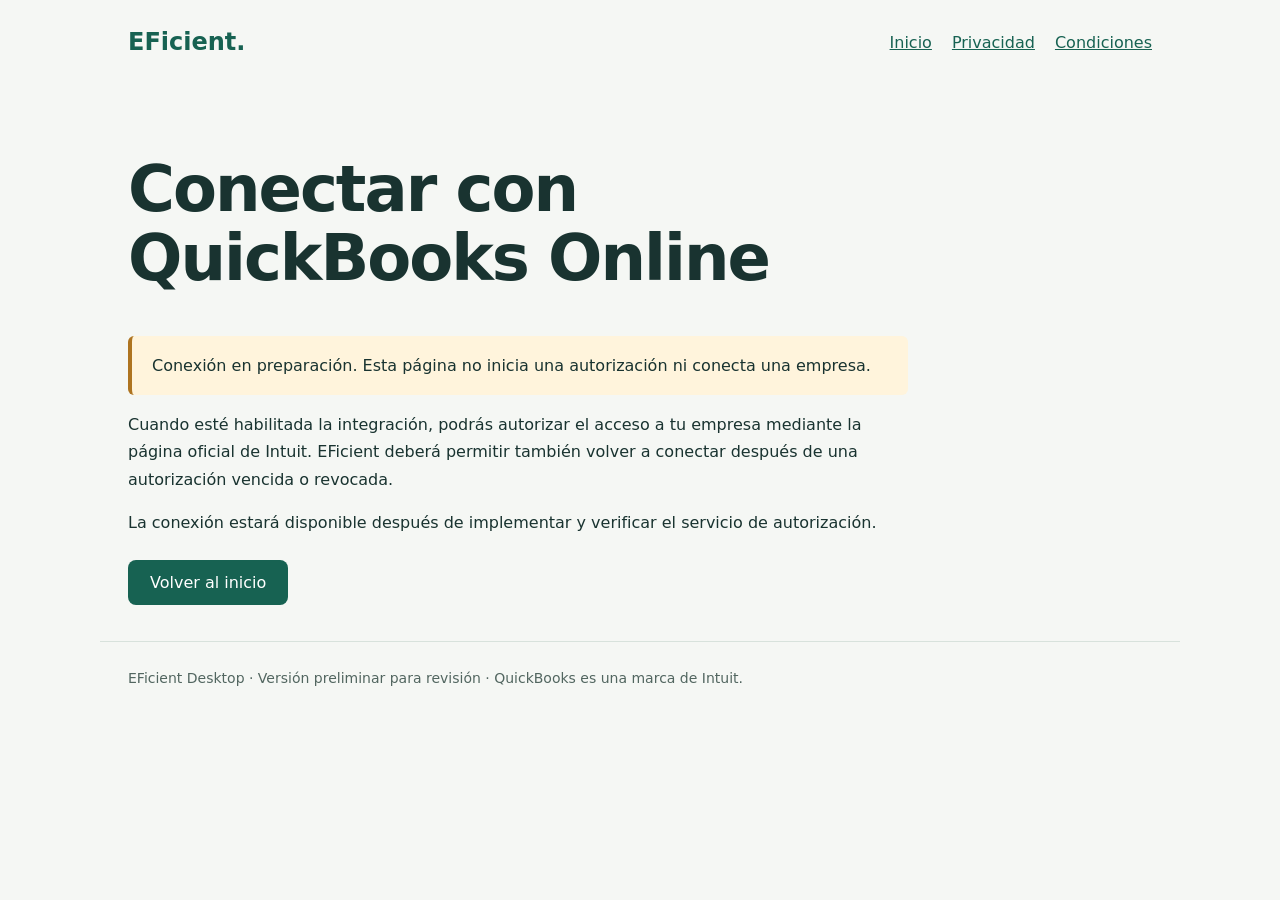
==== connect.html @ 205a0fba "Agregar sitio informativo de EFicient para revisión" ====
<!doctype html><html lang="es"><head><meta charset="utf-8"><meta name="viewport" content="width=device-width, initial-scale=1"><title>Conectar con QuickBooks Online · EFicient Desktop</title><meta name="description" content="Información de EFicient Desktop, privacidad y conexión con QuickBooks Online."><link rel="stylesheet" href="styles.css"></head><body><header><a class="brand" href="index.html">EFicient<span aria-hidden="true">.</span></a><nav aria-label="Principal"><a href="index.html">Inicio</a><a href="privacy.html">Privacidad</a><a href="terms.html">Condiciones</a></nav></header><main><h1>Conectar con QuickBooks Online</h1><p class="notice">Conexión en preparación. Esta página no inicia una autorización ni conecta una empresa.</p><p>Cuando esté habilitada la integración, podrás autorizar el acceso a tu empresa mediante la página oficial de Intuit. EFicient deberá permitir también volver a conectar después de una autorización vencida o revocada.</p><p>La conexión estará disponible después de implementar y verificar el servicio de autorización.</p><a class="button" href="index.html">Volver al inicio</a></main><footer>EFicient Desktop · Versión preliminar para revisión · QuickBooks es una marca de Intuit.</footer></body></html>
---- styles.css ----
:root{font-family:system-ui,sans-serif;color:#193330;background:#f5f7f4}*{box-sizing:border-box}body{margin:0}header,main,footer{max-width:1080px;margin:auto;padding:28px}header{display:flex;justify-content:space-between;align-items:center;gap:20px}a{color:#176252}nav{display:flex;gap:20px;flex-wrap:wrap}.brand{font-size:24px;font-weight:750;text-decoration:none}h1{font-size:clamp(36px,6vw,64px);letter-spacing:-2px;line-height:1.08;max-width:800px}h2{font-size:24px}p,li{line-height:1.7;max-width:780px}.eyebrow{color:#176252;font-weight:650}.notice{border-left:4px solid #ae7420;background:#fff4dc;padding:16px 20px;border-radius:6px}.grid{display:grid;grid-template-columns:repeat(auto-fit,minmax(240px,1fr));gap:20px;margin:36px 0}.card{padding:26px;background:white;border:1px solid #d8e2dc;border-radius:16px}.button{display:inline-block;padding:13px 22px;background:#176252;color:white;border-radius:8px;text-decoration:none;margin:8px 8px 8px 0}footer{border-top:1px solid #d8e2dc;font-size:14px;color:#526660}article{max-width:820px}.legal h1{font-size:42px}a:focus-visible{outline:3px solid #ae7420;outline-offset:5px}@media(max-width:600px){header{align-items:flex-start;flex-direction:column}header,main,footer{padding:22px}}
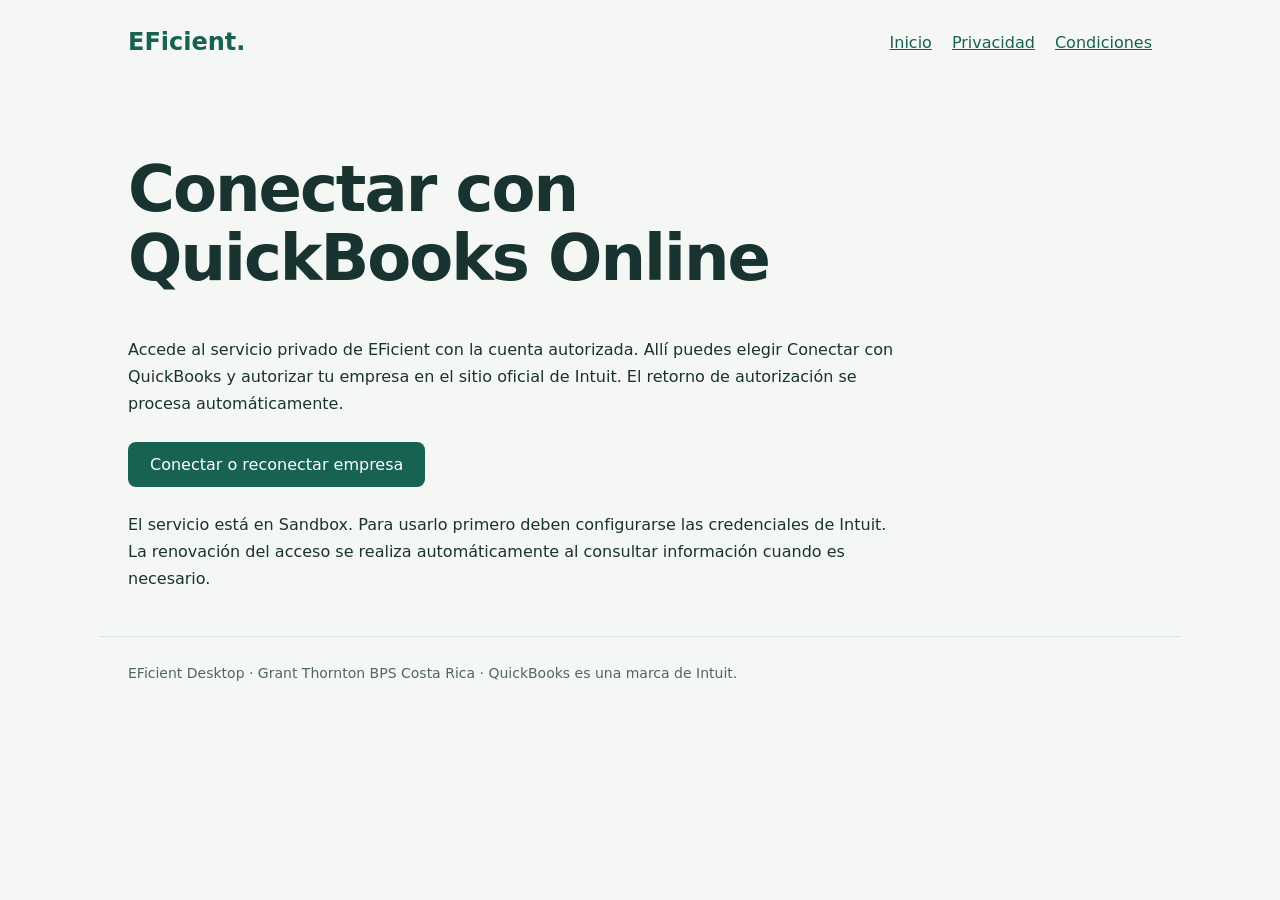
==== commit 20569461: "Completar politicas y vincular servicio OAuth privado" ====
--- a/connect.html
+++ b/connect.html
@@ -1,3 +1 @@
-<!doctype html><html lang="es"><head><meta charset="utf-8"><meta name="viewport" content="width=device-width, initial-scale=1"><title>Conectar con QuickBooks Online · EFicient Desktop</title><meta name="description" content="Información de EFicient Desktop, privacidad y conexión con QuickBooks Online."><link rel="stylesheet" href="styles.css"></head><body><header><a class="brand" href="index.html">EFicient<span aria-hidden="true">.</span></a><nav aria-label="Principal"><a href="index.html">Inicio</a><a href="privacy.html">Privacidad</a><a href="terms.html">Condiciones</a></nav></header><main><h1>Conectar con QuickBooks Online</h1><p class="notice">Conexión en preparación. Esta página no inicia una autorización ni conecta una empresa.</p><p>Cuando esté habilitada la integración, podrás autorizar el acceso a tu empresa mediante la página oficial de Intuit. EFicient deberá permitir también volver a conectar después de una autorización vencida o revocada.</p><p>La conexión estará disponible después de implementar y verificar el servicio de autorización.</p><a class="button" href="index.html">Volver al inicio</a></main><footer>EFicient Desktop · Versión preliminar para revisión · QuickBooks es una marca de Intuit.</footer></body></html>
-
-
+<!doctype html><html lang="es"><head><meta charset="utf-8"><meta name="viewport" content="width=device-width, initial-scale=1"><title>EFicient · QuickBooks Online</title><link rel="stylesheet" href="styles.css"></head><body><header><a class="brand" href="index.html">EFicient.</a><nav aria-label="Principal"><a href="index.html">Inicio</a><a href="privacy.html">Privacidad</a><a href="terms.html">Condiciones</a></nav></header><main><h1>Conectar con QuickBooks Online</h1><p>Accede al servicio privado de EFicient con la cuenta autorizada. Allí puedes elegir Conectar con QuickBooks y autorizar tu empresa en el sitio oficial de Intuit. El retorno de autorización se procesa automáticamente.</p><a class="button" href="https://eficient-qbo.auto-bps-rpa.chatgpt.site/connect">Conectar o reconectar empresa</a><p>El servicio está en Sandbox. Para usarlo primero deben configurarse las credenciales de Intuit. La renovación del acceso se realiza automáticamente al consultar información cuando es necesario.</p></main><footer>EFicient Desktop · Grant Thornton BPS Costa Rica · QuickBooks es una marca de Intuit.</footer></body></html>
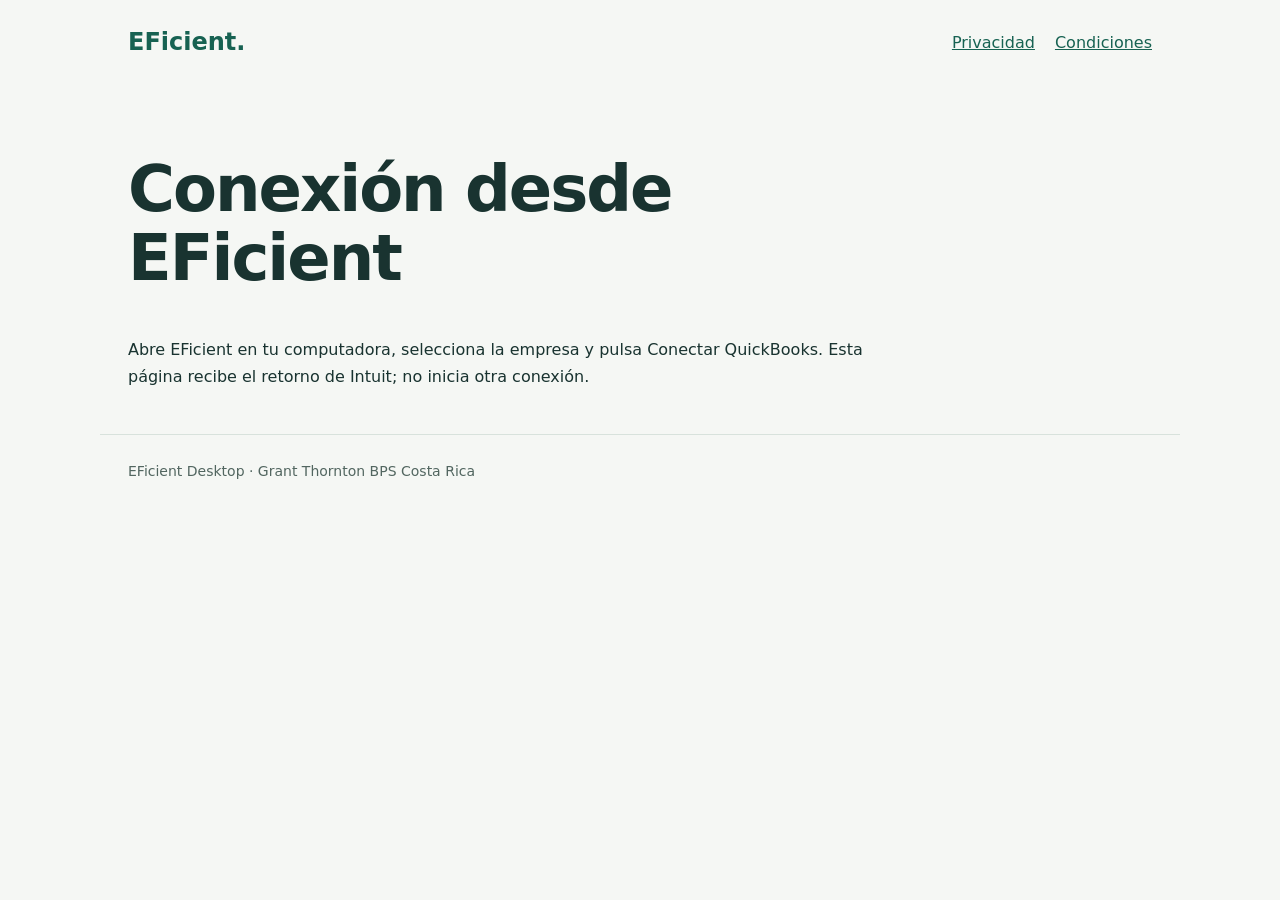
==== commit 3eb14399: "Corregir retorno QBO para guardar la conexión en EFicient local" ====
--- a/connect.html
+++ b/connect.html
@@ -1 +1 @@
-<!doctype html><html lang="es"><head><meta charset="utf-8"><meta name="viewport" content="width=device-width, initial-scale=1"><title>EFicient · QuickBooks Online</title><link rel="stylesheet" href="styles.css"></head><body><header><a class="brand" href="index.html">EFicient.</a><nav aria-label="Principal"><a href="index.html">Inicio</a><a href="privacy.html">Privacidad</a><a href="terms.html">Condiciones</a></nav></header><main><h1>Conectar con QuickBooks Online</h1><p>Accede al servicio privado de EFicient con la cuenta autorizada. Allí puedes elegir Conectar con QuickBooks y autorizar tu empresa en el sitio oficial de Intuit. El retorno de autorización se procesa automáticamente.</p><a class="button" href="https://eficient-qbo.auto-bps-rpa.chatgpt.site/connect">Conectar o reconectar empresa</a><p>El servicio está en Sandbox. Para usarlo primero deben configurarse las credenciales de Intuit. La renovación del acceso se realiza automáticamente al consultar información cuando es necesario.</p></main><footer>EFicient Desktop · Grant Thornton BPS Costa Rica · QuickBooks es una marca de Intuit.</footer></body></html>
+<!doctype html><html lang="es"><head><meta charset="utf-8"><meta name="viewport" content="width=device-width, initial-scale=1"><meta name="referrer" content="no-referrer"><title>EFicient · Retorno de QuickBooks</title><link rel="stylesheet" href="styles.css"></head><body><header><a class="brand" href="index.html">EFicient.</a><nav aria-label="Principal"><a href="privacy.html">Privacidad</a><a href="terms.html">Condiciones</a></nav></header><main><h1 id="title">Conexión desde EFicient</h1><p id="instructions">Abre EFicient en tu computadora, selecciona la empresa y pulsa Conectar QuickBooks. Esta página recibe el retorno de Intuit; no inicia otra conexión.</p><section id="return-panel" hidden><label for="callback">URL de retorno para EFicient</label><textarea id="callback" readonly rows="5" style="width:100%;box-sizing:border-box"></textarea><button id="copy" class="button" type="button">Copiar retorno</button><p id="status" role="status"></p><p>Vuelve al diálogo de EFicient, pega este retorno en «URL de retorno (request/callback)» y pulsa «Guardar conexión». Confirma que la compañía corresponde a la empresa seleccionada. La conexión solo queda guardada cuando EFicient muestra «QBO conectado».</p></section></main><footer>EFicient Desktop · Grant Thornton BPS Costa Rica</footer><script src="callback.js"></script></body></html>
